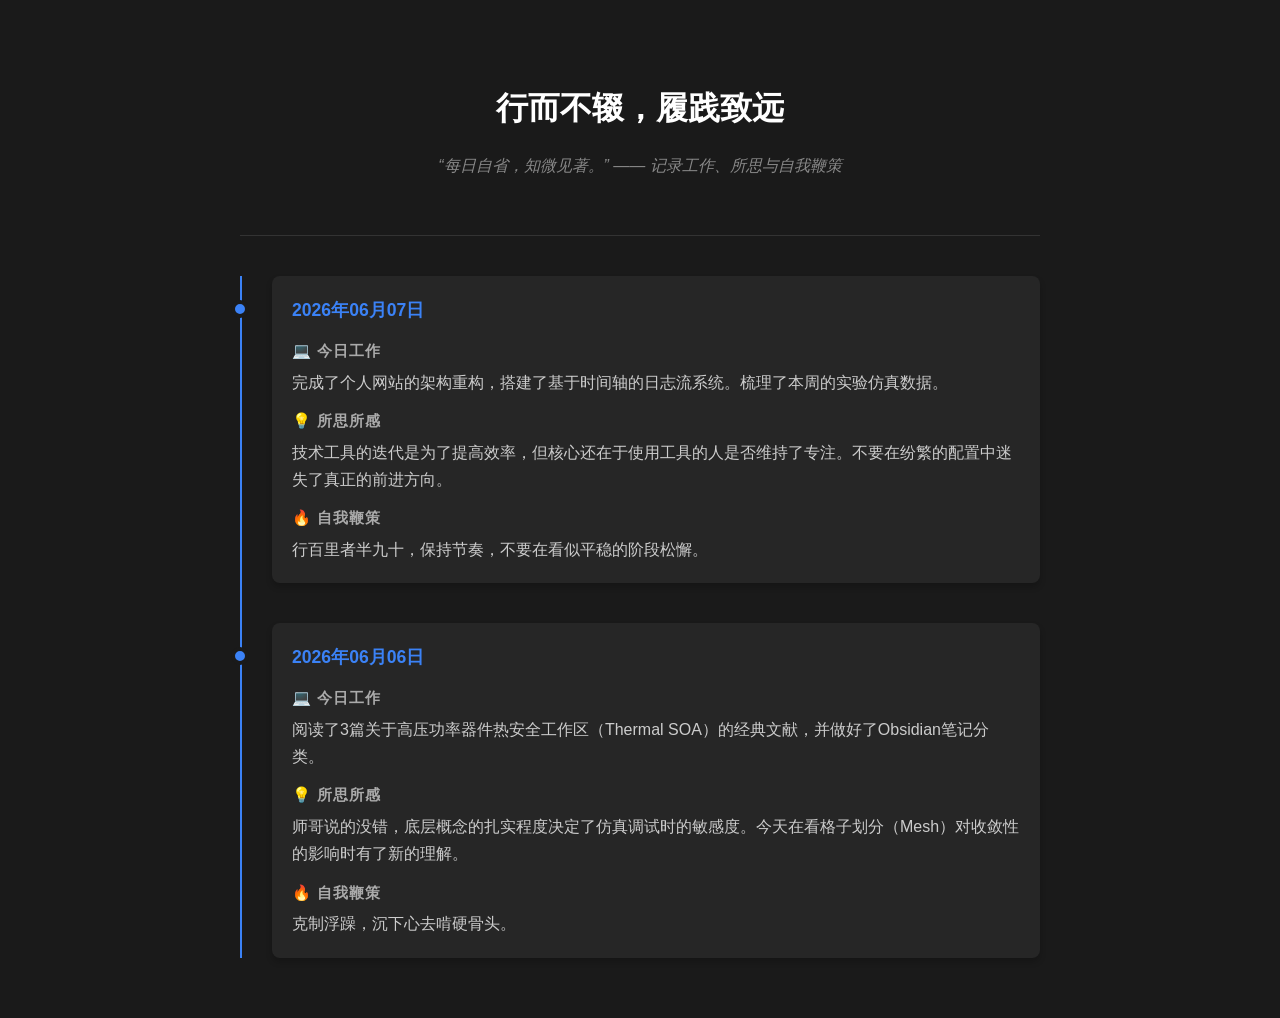
==== index1.html @ c8e83c60 "Rename index.html to index1.html" ====
<!DOCTYPE html>
<html lang="zh-CN">
<head>
    <meta charset="UTF-8">
    <meta name="viewport" content="width=device-width, initial-scale=1.0">
    <title>成长日志 & 每日省思</title>
    <style>
        /* 基础样式重置与优雅的深色背景，适合静心思考 */
        body {
            font-family: -apple-system, BlinkMacSystemFont, "Segoe UI", Roboto, "Helvetica Neue", Arial, sans-serif;
            background-color: #1a1a1a;
            color: #e0e0e0;
            line-height: 1.7;
            padding: 20px;
            max-width: 800px;
            margin: 0 auto;
        }

        header {
            text-align: center;
            padding: 40px 0;
            border-bottom: 1px solid #333;
        }

        header h1 {
            color: #ffffff;
            font-size: 2rem;
            margin-bottom: 10px;
        }

        header p {
            color: #888;
            font-style: italic;
        }

        /* 时间轴样式 */
        .timeline {
            position: relative;
            margin: 40px 0;
            padding-left: 30px;
            border-left: 2px solid #3b82f6; /* 蓝色的时间轴主线 */
        }

        .log-item {
            position: relative;
            margin-bottom: 40px;
            background: #262626;
            padding: 20px;
            border-radius: 8px;
            box-shadow: 0 4px 6px rgba(0, 0, 0, 0.2);
            transition: transform 0.2s;
        }

        .log-item:hover {
            transform: translateX(5px); /* 鼠标悬停微调，增加交互感 */
        }

        /* 时间轴圆点 */
        .log-item::before {
            content: '';
            position: absolute;
            left: -41px;
            top: 24px;
            width: 10px;
            height: 10px;
            background-color: #3b82f6;
            border: 4px solid #1a1a1a;
            border-radius: 50%;
        }

        .log-date {
            font-weight: bold;
            color: #3b82f6;
            font-size: 1.1rem;
            margin-bottom: 10px;
        }

        .log-section {
            margin-top: 12px;
        }

        .log-section h3 {
            font-size: 0.95rem;
            color: #aaa;
            margin: 0 0 5px 0;
            text-transform: uppercase;
            letter-spacing: 1px;
        }

        .log-section p {
            margin: 0;
            color: #ccc;
            white-space: pre-line; /* 保留换行符 */
        }

        /* 鞭策格言/警句样式 */
        .motto {
            color: #f59e0b; /* 醒目的琥珀色 */
            font-weight: 500;
        }
    </style>
</head>
<body>

    <header>
        <h1>行而不辍，履践致远</h1>
        <p>“每日自省，知微见著。” —— 记录工作、所思与自我鞭策</p>
    </header>

    <div class="timeline" id="log-container"></div>

    <script>
        // ==========================================
        // 核心数据区：你以后每天只需要在这里添加新数据即可
        // 注意：新的一天请放在数组的最前面（最上方）
        // ==========================================
        const dailyLogs = [
            {
                date: "2026年06月07日",
                work: "完成了个人网站的架构重构，搭建了基于时间轴的日志流系统。梳理了本周的实验仿真数据。",
                thought: "技术工具的迭代是为了提高效率，但核心还在于使用工具的人是否维持了专注。不要在纷繁的配置中迷失了真正的前进方向。",
                motto: "行百里者半九十，保持节奏，不要在看似平稳的阶段松懈。"
            },
            {
                date: "2026年06月06日",
                work: "阅读了3篇关于高压功率器件热安全工作区（Thermal SOA）的经典文献，并做好了Obsidian笔记分类。",
                thought: "师哥说的没错，底层概念的扎实程度决定了仿真调试时的敏感度。今天在看格子划分（Mesh）对收敛性的影响时有了新的理解。",
                motto: "克制浮躁，沉下心去啃硬骨头。"
            }
        ];

        // ==========================================
        // 渲染逻辑：自动将上面的数据转换成网页HTML
        // ==========================================
        const container = document.getElementById('log-container');
        
        dailyLogs.forEach(log => {
            const logItem = document.createElement('div');
            logItem.className = 'log-item';
            
            logItem.innerHTML = `
                <div class="log-date">${log.date}</div>
                
                <div class="log-section">
                    <h3>💻 今日工作</h3>
                    <p>${log.work}</p>
                </div>
                
                <div class="log-section">
                    <h3>💡 所思所感</h3>
                    <p>${log.thought}</p>
                </div>
                
                <div class="log-section">
                    <h3>🔥 自我鞭策</h3>
                    <p class="motto">${log.motto}</p>
                </div>
            `;
            
            container.appendChild(logItem);
        });
    </script>

</body>
</html>
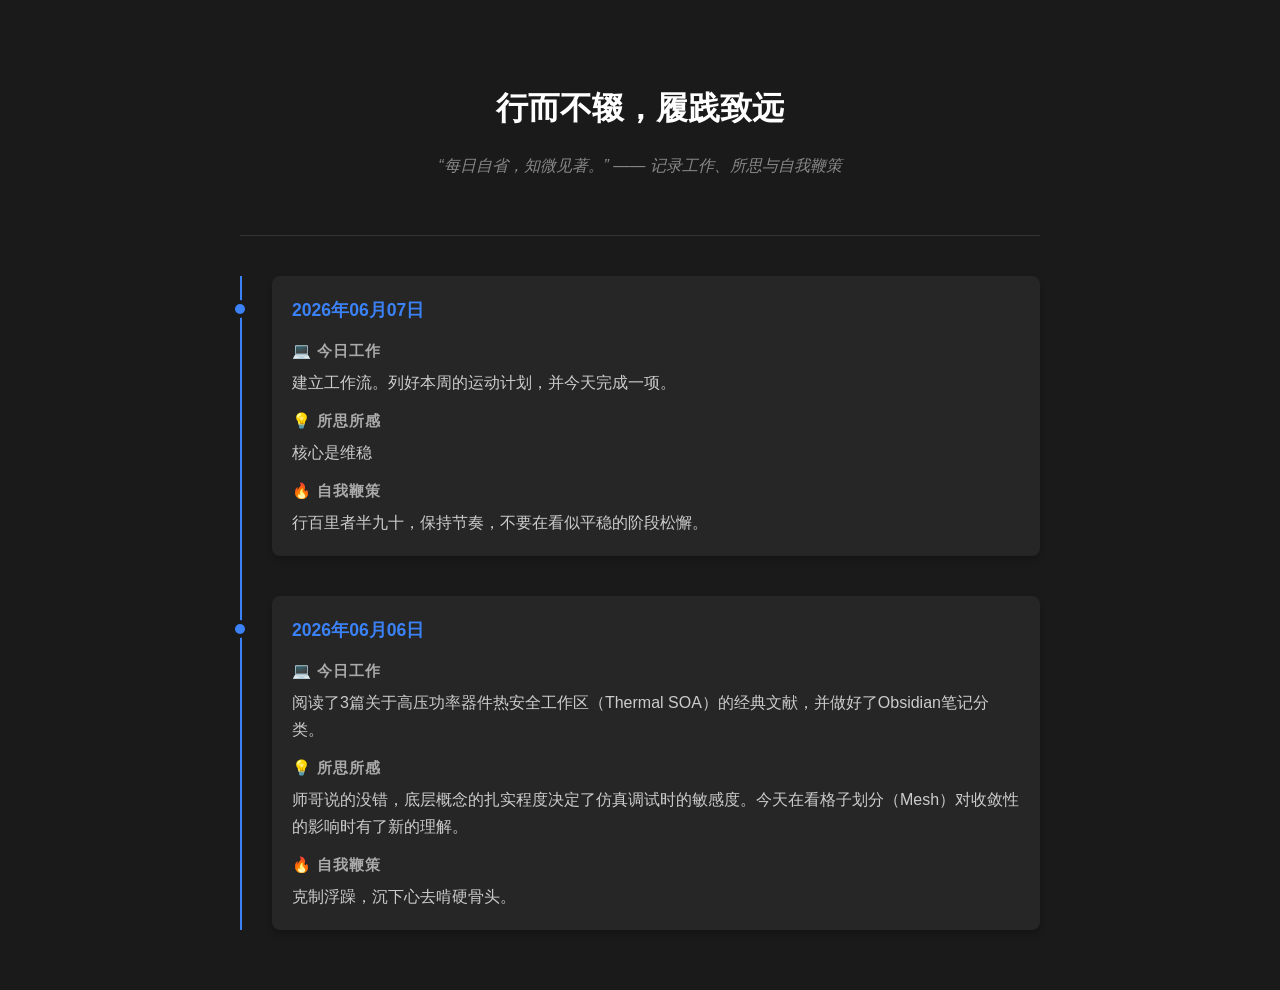
==== commit b4b7df43: "Update index1.html" ====
--- a/index1.html
+++ b/index1.html
@@ -117,8 +117,8 @@
         const dailyLogs = [
             {
                 date: "2026年06月07日",
-                work: "完成了个人网站的架构重构，搭建了基于时间轴的日志流系统。梳理了本周的实验仿真数据。",
-                thought: "技术工具的迭代是为了提高效率，但核心还在于使用工具的人是否维持了专注。不要在纷繁的配置中迷失了真正的前进方向。",
+                work: "建立工作流。列好本周的运动计划，并今天完成一项。",
+                thought: "核心是维稳",
                 motto: "行百里者半九十，保持节奏，不要在看似平稳的阶段松懈。"
             },
             {
